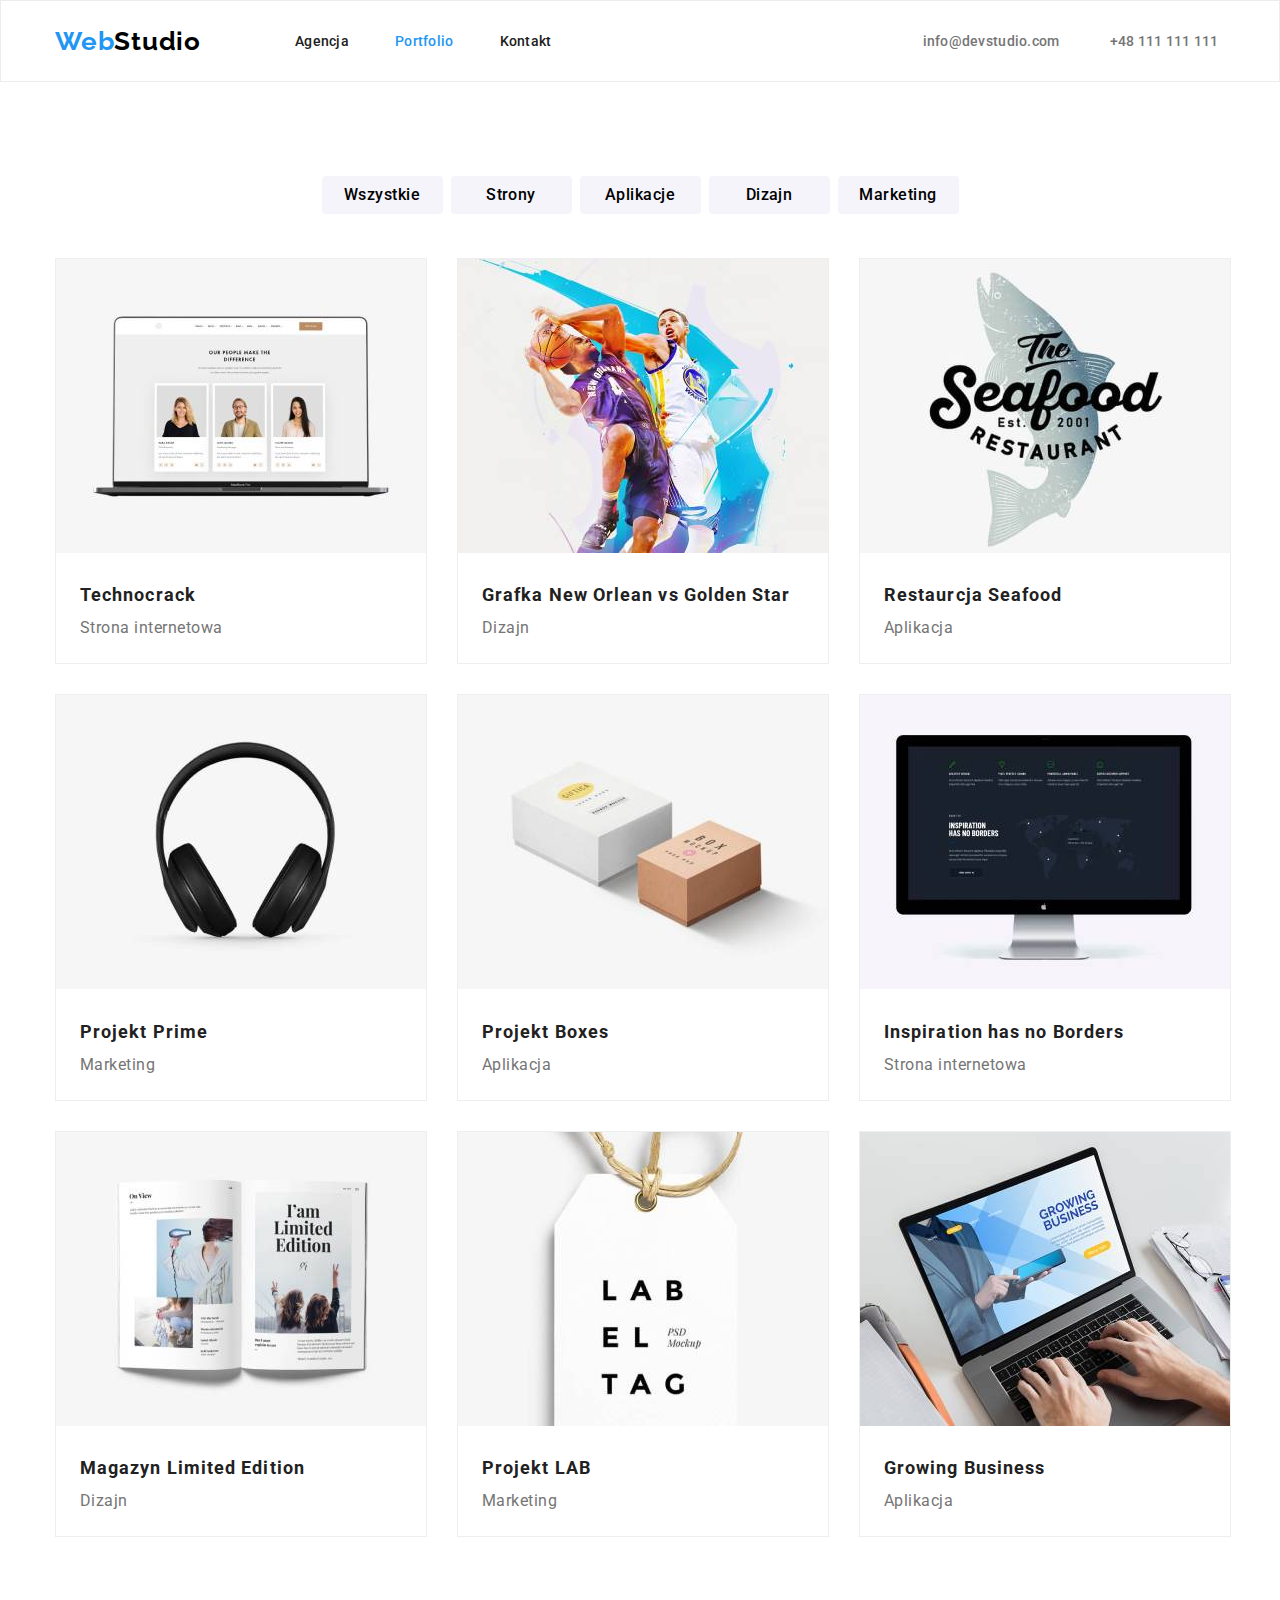
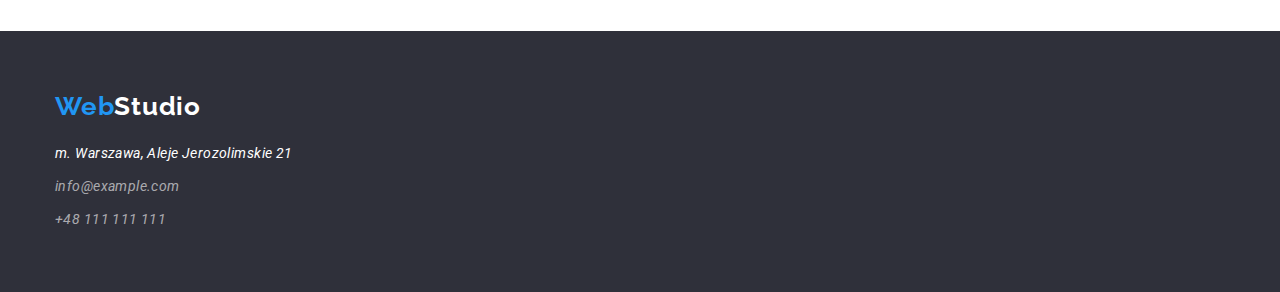
==== portfolio.html @ d9acb0db "added files" ====
<!DOCTYPE html>
<html lang="en">
	<head>
		<meta charset="UTF-8" />
		<meta http-equiv="X-UA-Compatible" content="IE=edge" />
		<meta name="viewport" content="width=device-width, initial-scale=1.0" />
		<link rel="preconnect" href="https://fonts.googleapis.com" />
		<link rel="preconnect" href="https://fonts.gstatic.com" crossorigin />
		<link
			rel="stylesheet"
			href=" https://cdnjs.cloudflare.com/ajax/libs/modern-normalize/1.1.0/modern-normalize.min.css"
		/>
		<link
			href="https://fonts.googleapis.com/css2?family=Raleway:wght@400;700;900&family=Roboto:wght@400;500;700;900&display=swap"
			rel="stylesheet"
		/>
		<link rel="stylesheet" href="css/styles.css" />
		<title>Portfolio</title>
	</head>
	<body>
		<!-- HEADER -->
		<header class="header">
			<div class="container">
				<a href="index.html" class="logo">
					<span class="logo-left-side">Web</span
					><span class="logo-right-side">Studio</span></a
				>
				<nav class="navigation">
					<ul class="navigation-list">
						<li class="navigation-list-item">
							<a href="#" class="navigation-list-link">Agencja</a>
						</li>
						<li class="navigation-list-item">
							<a
								href="portfolio.html"
								class="navigation-list-link portfolio-active"
								>Portfolio</a
							>
						</li>
						<li class="navigation-list-item">
							<a href="#" class="navigation-list-link">Kontakt</a>
						</li>
					</ul>
				</nav>
				<ul class="contact-list">
					<li class="contact-list-item">
						<a href="mailto:info@devstudio.com" class="contact-list-link"
							>info@devstudio.com</a
						>
					</li>
					<li class="contact-list-item">
						<a href="tel:+48111111111" class="contact-list-link"
							>+48 111 111 111</a
						>
					</li>
				</ul>
			</div>
		</header>
		<!-- MAIN -->
		<main class="main section">
			<div class="container">
				<ul class="filter-list">
					<li class="filter-list-item">
						<button type="button" class="filter-button">Wszystkie</button>
					</li>
					<li class="filter-list-item">
						<button type="button" class="filter-button">Strony</button>
					</li>
					<li class="filter-list-item">
						<button type="button" class="filter-button">Aplikacje</button>
					</li>
					<li class="filter-list-item">
						<button type="button" class="filter-button">Dizajn</button>
					</li>
					<li class="filter-list-item">
						<button type="button" class="filter-button">Marketing</button>
					</li>
				</ul>
				<ul class="main-list">
					<li class="main-list-item">
						<a href="#" class="main-list-link">
							<img
								src="images/portfolio/img-1.jpg"
								alt="Page site"
								width="370"
								height="294"
								class="main-list-img"
						/></a>
						<div class="main-list-item-text">
							<h3 class="main-list-title">Technocrack</h3>
							<p class="main-list-paragraph">Strona internetowa</p>
						</div>
					</li>
					<li class="main-list-item">
						<a href="#" class="main-list-link"
							><img
								src="images/portfolio/img-2.jpg"
								alt="Basketball players"
								width="370"
								height="294"
								class="main-list-img"
						/></a>
						<div class="main-list-item-text">
							<h3 class="main-list-title">Grafka New Orlean vs Golden Star</h3>
							<p class="main-list-paragraph">Dizajn</p>
						</div>
					</li>
					<li class="main-list-item">
						<a href="#" class="main-list-link">
							<img
								src="images/portfolio/img-3.jpg"
								alt="Seafood logo"
								width="370"
								height="294"
								class="main-list-img"
						/></a>
						<div class="main-list-item-text">
							<h3 class="main-list-title">Restaurcja Seafood</h3>
							<p class="main-list-paragraph">Aplikacja</p>
						</div>
					</li>
					<li class="main-list-item">
						<a href="#" class="main-list-link">
							<img
								src="images/portfolio/img-4.jpg"
								alt="Headphones"
								width="370"
								height="294"
								class="main-list-img"
						/></a>
						<div class="main-list-item-text">
							<h3 class="main-list-title">Projekt Prime</h3>
							<p class="main-list-paragraph">Marketing</p>
						</div>
					</li>
					<li class="main-list-item">
						<a href="#" class="main-list-link">
							<img
								src="images/portfolio/img-5.jpg"
								alt="Two boxes"
								width="370"
								height="294"
								class="main-list-img"
						/></a>
						<div class="main-list-item-text">
							<h3 class="main-list-title">Projekt Boxes</h3>
							<p class="main-list-paragraph">Aplikacja</p>
						</div>
					</li>
					<li class="main-list-item">
						<a href="#" class="main-list-link">
							<img
								src="images/portfolio/img-6.jpg"
								alt="Monitor"
								width="370"
								height="294"
								class="main-list-img"
						/></a>
						<div class="main-list-item-text">
							<h3 class="main-list-title">Inspiration has no Borders</h3>
							<p class="main-list-paragraph">Strona internetowa</p>
						</div>
					</li>
					<li class="main-list-item">
						<a href="#" class="main-list-link">
							<img
								src="images/portfolio/img-7.jpg"
								alt="Magazine"
								width="370"
								height="294"
								class="main-list-img"
							/>
						</a>
						<div class="main-list-item-text">
							<h3 class="main-list-title">Magazyn Limited Edition</h3>
							<p class="main-list-paragraph">Dizajn</p>
						</div>
					</li>
					<li class="main-list-item">
						<a href="#" class="main-list-link">
							<img
								src="images/portfolio/img-8.jpg"
								alt="Pendant"
								width="370"
								height="294"
								class="main-list-img"
						/></a>
						<div class="main-list-item-text">
							<h3 class="main-list-title">Projekt LAB</h3>
							<p class="main-list-paragraph">Marketing</p>
						</div>
					</li>
					<li class="main-list-item">
						<a href="#" class="main-list-link">
							<img
								src="images/portfolio/img-9.jpg"
								alt="laptop"
								width="370"
								height="294"
								class="main-list-img"
						/></a>
						<div class="main-list-item-text">
							<h3 class="main-list-title">Growing Business</h3>
							<p class="main-list-paragraph">Aplikacja</p>
						</div>
					</li>
				</ul>
			</div>
		</main>
		<!-- FOOTER -->
		<footer class="footer">
			<div class="container">
				<a href="index.html" class="logo"
					><span class="logo-left-side">Web</span
					><span class="logo-right-side-dark-theme">Studio</span></a
				>
				<address class="footer-address">
					<ul class="footer-list">
						<li class="footer-list-item">
							<a
								href="https://goo.gl/maps/Mp1jsJDvYEzKUSzLA"
								target="_blank"
								class="footer-list-link footer-list-address"
								>m. Warszawa, Aleje Jerozolimskie 21</a
							>
						</li>
						<li class="footer-list-item">
							<a
								href="mailto:info@example.com"
								class="footer-list-link footer-list-mail"
								>info@example.com</a
							>
						</li>
						<li class="footer-list-item">
							<a
								href="tel:+48111111111"
								class="footer-list-link footer-list-tel"
								>+48 111 111 111</a
							>
						</li>
					</ul>
				</address>
			</div>
		</footer>
	</body>
</html>
---- css/styles.css ----
:root {
	--main-font: "Roboto", sans-serif;
	--secondary-font: "Raleway", sans-serif;
	--main-color: #212121;
	--secondary-color: #757575;
	--background-color: #2f303a;
	--checked-color: #2196f3;
	--checked-button-color: #ffffff;
	--button-background-color: #f5f4fa;
	--address-color: #ffffff;
	--left-logo-color: #2196f3;
	--right-logo-color: #000000;
	--right-logo-color-dark-theme: #ffffff;
	--contact-color: rgba(255, 255, 255, 0.6);
	--header-color: #ececec;
	--hero-title-color: #ffffff;
	--ourteam-background-color: #f5f4fa;
	--card-color: #ffffff;
}

body {
	font-family: var(--main-font);
	color: var(--main-color);
}

h1,
h2,
h3,
h4,
h5,
h6 {
	margin: 0;
	padding: 0;
}

p {
	margin: 0;
	padding: 0;
}

ul,
ol {
	margin: 0;
	padding: 0;
}
/* ========COMPONENTS======= */
.container {
	width: 1200px;
	padding: 0 15px;
	margin: 0 auto;
}

.section {
	padding-top: 94px;
	padding-bottom: 94px;
}

.logo {
	font-family: var(--secondary-font);
	font-weight: bold;
	font-size: 26px;
	line-height: 1.192;
	letter-spacing: 0.03em;
	text-decoration: none;
}

.portfolio-logo {
	text-shadow: 0px 4px 4px rgba(0, 0, 0, 0.25);
}

.logo-left-side {
	color: var(--left-logo-color);
}

.logo-right-side {
	color: var(--right-logo-color);
}

.logo-right-side-dark-theme {
	color: var(--right-logo-color-dark-theme);
}
/* ========COMPONENTS END======= */

/* ========HEADER======= */
.header{
	border: 1px solid var(--header-color);
}

.header .container {
	display: flex;
	align-items: center;
	height: 80px;
}

.header .logo {
	margin-right: 94px;
}

.navigation {
	margin-right: 371px;
}

.navigation-list {
	list-style: none;
	display: flex;
}

.navigation-list-item:not(:last-child) {
	margin-right: 46px;
}

.navigation-list-link {
	color: var(--main-color);
	font-weight: 500;
	font-size: 14px;
	line-height: 1.143;
	letter-spacing: 0.02em;
	text-decoration: none;
}

.navigation-list-link:focus,
.navigation-list-link:hover,
.contact-list-link:focus,
.contact-list-link:hover {
	color: var(--checked-color);
}

.contact-list {
	list-style: none;
	display: flex;
}

.contact-list-link {
	font-weight: 500;
	font-size: 14px;
	line-height: 1.143;
	letter-spacing: 0.02em;
	color: var(--secondary-color);
	text-decoration: none;
}

.contact-list-item:first-child {
	margin-right: 50px;
}

.portfolio-active {
	color: var(--checked-color);
}
/* ========HEADER END======= */

/* ========MAIN======= */
.main-list,
.filter-list {
	list-style: none;
}

.filter-list {
	margin-bottom: 50px;
	display: flex;
	justify-content: center;
}

.filter-list-item:not(:last-child) {
	margin-right: 8px;
}

.filter-button {
	width: 121px;
	min-height: 38px;
	font-weight: 500;
	font-size: 16px;
	line-height: 1.625;
	text-align: center;
	letter-spacing: 0.03em;
	background: var(--button-background-color);
	border-radius: 4px;
	cursor: pointer;
	border: none;
}

.filter-button:focus,
.filter-button:hover {
	background: var(--checked-color);
	color: var(--checked-button-color);
}

.main-list {
	display: flex;
	flex-wrap: wrap;
	/* setting margin-right on -36px becouse i added border = 1px  */
	margin-right: -36px;
	margin-top: -36px; 
}

.main-list-item {
	background: var(--card-color);
	border: 1px solid #eeeeee;
	margin-right: 30px;
	margin-top: 30px;
	flex-basis: calc(100% / 3 - 30px);
}

.main-list-item-text{
	padding: 20px 24px;
}

.main-list-title {
	font-weight: bold;
	font-size: 18px;
	line-height: 2;
	letter-spacing: 0.06em;
}

.main-list-paragraph {
	font-size: 16px;
	line-height: 1.875;
	letter-spacing: 0.03em;
	color: var(--secondary-color);
}
/* ========MAIN END======= */

/* ========HERO======= */
.hero{
	background: var(--background-color);
}

.hero .container {
	padding: 200px 252px;
}

.hero-title {
	font-weight: 900;
	font-size: 44px;
	line-height: 1.363;
	text-align: center;
	letter-spacing: 0.06em;
	text-transform: uppercase;
	color: var(--hero-title-color);
	width: 696px;
	min-height: 120px;
	margin-bottom: 30px;
}

.hero-button {
	display: block;
	margin: 0 auto;
	padding: 10px 41px;
	width: 200px;
	min-height: 50px;
	font-weight: bold;
	font-size: 16px;
	line-height: 1.875;
	border: none;
	letter-spacing: 0.06em;
	color: var(--checked-button-color);
	cursor: pointer;
	background: var(--checked-color);
	box-shadow: 0px 4px 4px rgba(0, 0, 0, 0.15);
	border-radius: 4px;
}
/* ========HERO END======= */

/* ========OUR STRENGHT======= */
.our-strength-list {
	list-style: none;
	display: flex;
}

.our-strength-list-item:not(:last-child) {
	margin-right: 30px;
}

.our-strength-list-item-title {
	margin-bottom: 10px;
	font-weight: bold;
	font-size: 14px;
	line-height: 1.142;
	letter-spacing: 0.03em;
	text-transform: uppercase;
}

.our-strength-list-item-text {
	font-size: 14px;
	line-height: 1.714;
	letter-spacing: 0.03em;
	color: var(--secondary-color);
}
/* ========OUR STRENGHT END======= */

/* ========WHAT WE DO======= */
.what-we-do.section {
	padding-top: 0;
	padding-bottom: 94px;
}

.what-we-do-title {
	font-weight: bold;
	font-size: 36px;
	line-height: 1.166;
	text-align: center;
	letter-spacing: 0.03em;
	margin-bottom: 50px;
}

.what-we-do-list {
	list-style: none;
	display: flex;
	justify-content: space-between;
}

.what-we-do-list-item:not(:last-child) {
	margin-right: 30px;
}
/* ========WHAT WE DO END======= */

/* ========OUR TEAM======= */

.our-team {
	background-color: var(--ourteam-background-color);
}

.our-team-title {
	margin-bottom: 50px;
	font-weight: bold;
	font-size: 36px;
	line-height: 1.166;
	text-align: center;
	letter-spacing: 0.03em;
}

.our-team-list {
	list-style: none;
	display: flex;
}

.our-team-list-item {
	width: 270px;
	min-height: 368px;
	background: var(--card-color);
	box-shadow: 0px 1px 3px rgba(0, 0, 0, 0.12), 0px 1px 1px rgba(0, 0, 0, 0.14),
		0px 2px 1px rgba(0, 0, 0, 0.2);
	border-radius: 0px 0px 4px 4px;
}

.our-team-list-item:not(:last-child) {
	margin-right: 30px;
}

.our-team-list-img {
	margin-bottom: 30px;
}

.our-team-list-item-name {
	font-weight: 500;
	font-size: 16px;
	line-height: 1.1875;
	text-align: center;
	letter-spacing: 0.03em;
	margin-bottom: 10px;
}

.our-team-list-item-occupation {
	font-size: 16px;
	line-height: 1.1875;
	text-align: center;
	letter-spacing: 0.03em;
	color: var(--secondary-color);
	margin-bottom: 30px;
}

/* ========OUR TEAM END======= */

/* ========FOOTER======= */
.footer{
	background-color: var(--background-color);
}

.footer .container {
	padding: 60px 15px;
	display: flex;
	flex-direction: column;
}

.footer .logo {
	margin-bottom: 20px;
}

.footer-list {
	list-style: none;
}

.footer-list-item:not(:last-child) {
	margin-bottom: 9px;
}

.footer-list-link {
	font-size: 14px;
	line-height: 1.714;
	letter-spacing: 0.03em;
	text-decoration: none;
	color: var(--contact-color);
}

.footer-list-address {
	color: var(--address-color);
}

.portfolio-footer-list-mail {
	text-decoration: underline;
}

.footer-list-link:focus,
.footer-list-link:hover {
	color: var(--checked-color);
}

/* ========FOOTER END======= */
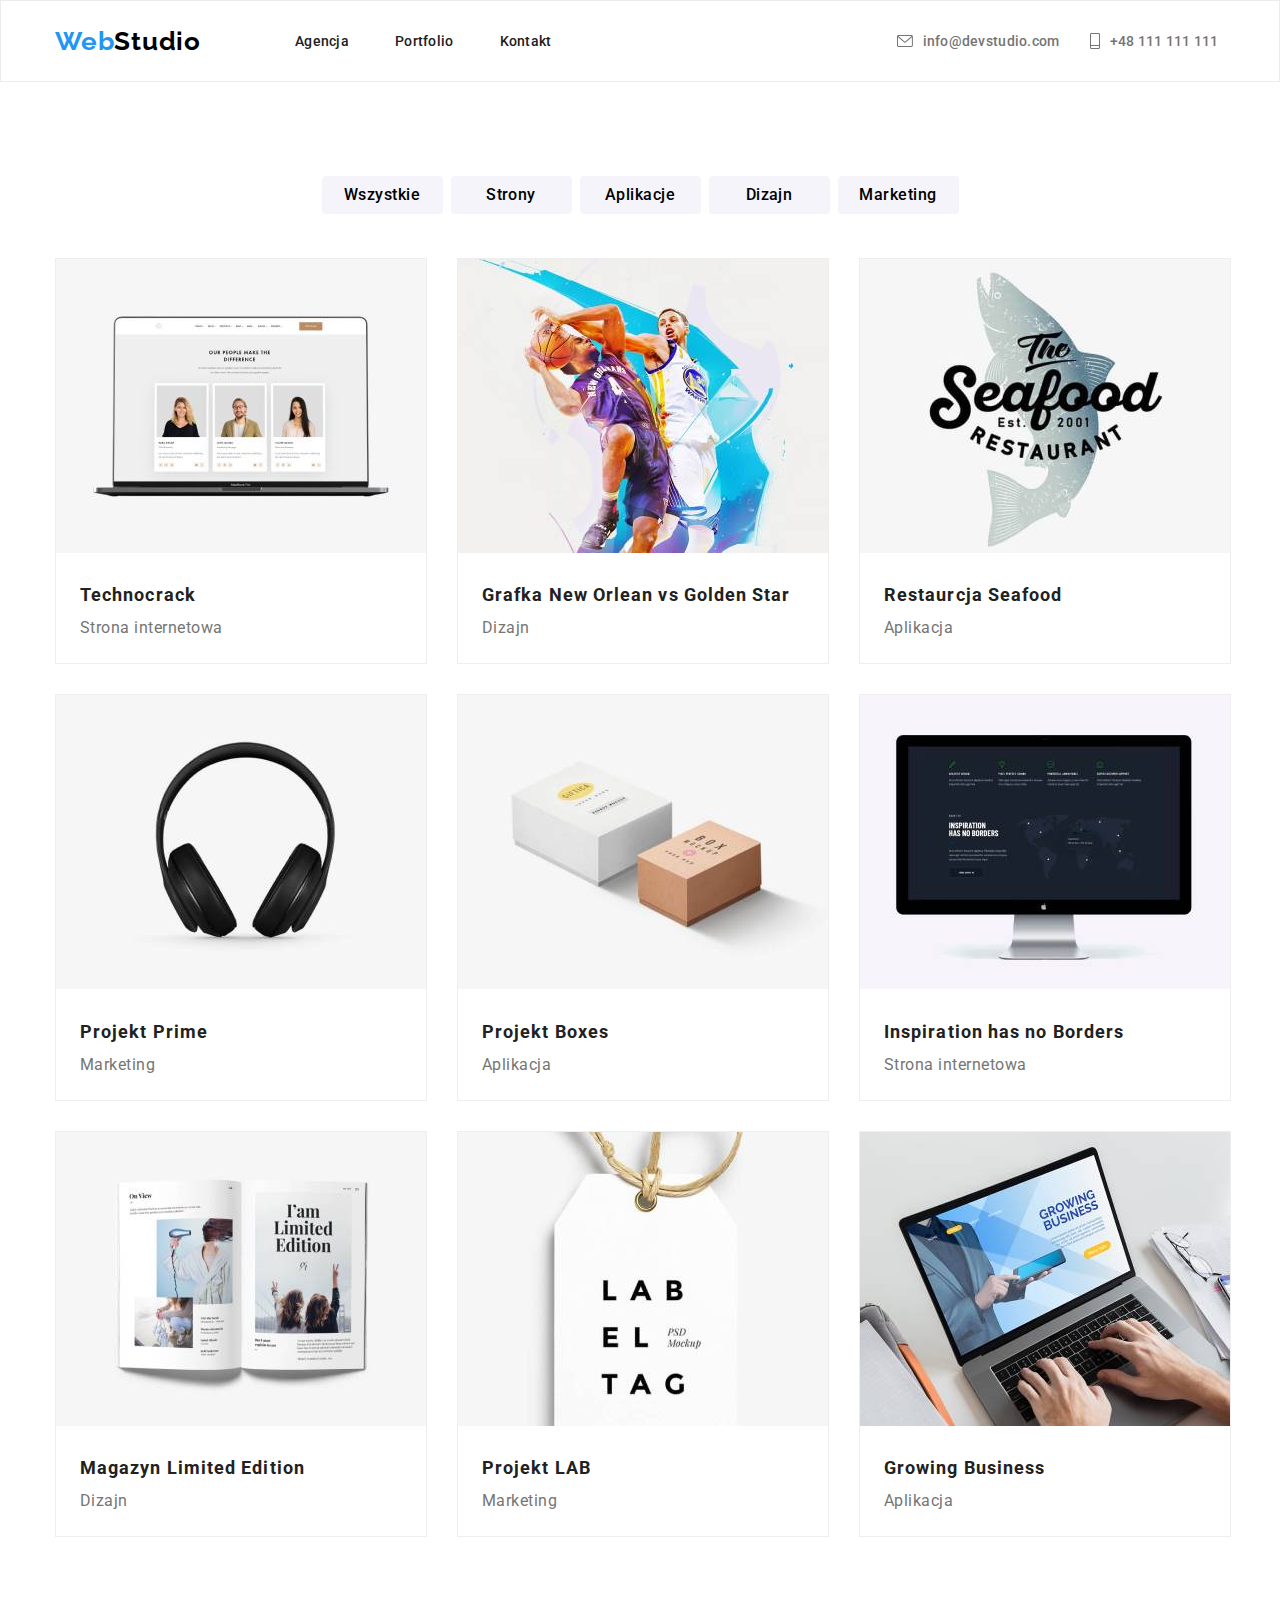
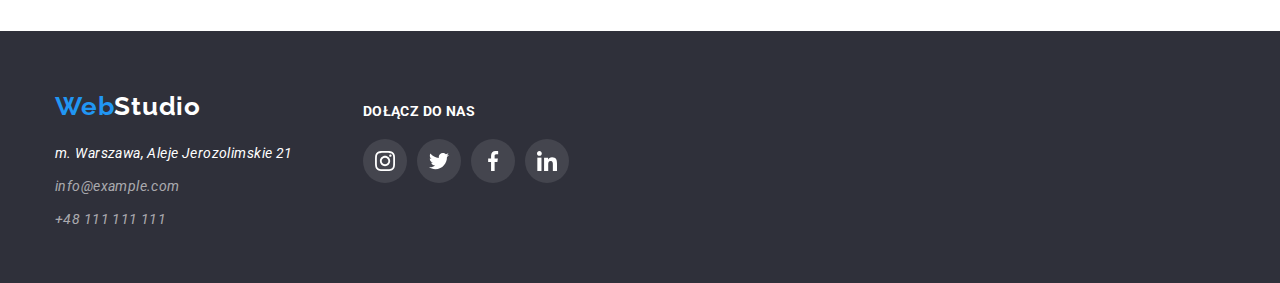
==== commit 44c07c13: "added focus and hover to buttons" ====
--- a/portfolio.html
+++ b/portfolio.html
@@ -31,9 +31,7 @@
 							<a href="#" class="navigation-list-link">Agencja</a>
 						</li>
 						<li class="navigation-list-item">
-							<a
-								href="portfolio.html"
-								class="navigation-list-link portfolio-active"
+							<a href="portfolio.html" class="navigation-list-link"
 								>Portfolio</a
 							>
 						</li>
@@ -43,14 +41,24 @@
 					</ul>
 				</nav>
 				<ul class="contact-list">
-					<li class="contact-list-item">
+					<li class="contact-list-item">		
 						<a href="mailto:info@devstudio.com" class="contact-list-link"
-							>info@devstudio.com</a
+							><svg class="contact-list-icon_space" width="16" height="12">
+							<use
+								class="contact-list-icon"
+								href="/images/icons.svg#icon-envelope"
+							></use>
+						</svg><p>info@devstudio.com</p></a
 						>
 					</li>
 					<li class="contact-list-item">
 						<a href="tel:+48111111111" class="contact-list-link"
-							>+48 111 111 111</a
+							><svg class="contact-list-icon_space" width="10" height="16">
+							<use
+								class="contact-list-icon"
+								href="images/icons.svg#icon-smartphone"
+							></use>
+						</svg><p>+48 111 111 111</p></a
 						>
 					</li>
 				</ul>
@@ -210,36 +218,59 @@
 		<!-- FOOTER -->
 		<footer class="footer">
 			<div class="container">
-				<a href="index.html" class="logo"
-					><span class="logo-left-side">Web</span
-					><span class="logo-right-side-dark-theme">Studio</span></a
-				>
-				<address class="footer-address">
-					<ul class="footer-list">
-						<li class="footer-list-item">
-							<a
-								href="https://goo.gl/maps/Mp1jsJDvYEzKUSzLA"
-								target="_blank"
-								class="footer-list-link footer-list-address"
-								>m. Warszawa, Aleje Jerozolimskie 21</a
-							>
-						</li>
-						<li class="footer-list-item">
-							<a
-								href="mailto:info@example.com"
-								class="footer-list-link footer-list-mail"
-								>info@example.com</a
-							>
-						</li>
-						<li class="footer-list-item">
-							<a
-								href="tel:+48111111111"
-								class="footer-list-link footer-list-tel"
-								>+48 111 111 111</a
-							>
-						</li>
-					</ul>
-				</address>
+				<div class="footer-contact-elements">
+					<a href="index.html" class="logo"
+						><span class="logo-left-side">Web</span
+						><span class="logo-right-side-dark-theme">Studio</span></a
+					>
+					<address class="footer-address">
+						<ul class="footer-list">
+							<li class="footer-list-item">
+								<a
+									href="https://goo.gl/maps/Mp1jsJDvYEzKUSzLA"
+									target="_blank"
+									class="footer-list-link footer-list-address"
+									>m. Warszawa, Aleje Jerozolimskie 21</a
+								>
+							</li>
+							<li class="footer-list-item">
+								<a
+									href="mailto:info@example.com"
+									class="footer-list-link footer-list-mail"
+									>info@example.com</a
+								>
+							</li>
+							<li class="footer-list-item">
+								<a
+									href="tel:+48111111111"
+									class="footer-list-link footer-list-tel"
+									>+48 111 111 111</a
+								>
+							</li>
+						</ul>
+					</address>
+				</div>
+				<div class="footer-social">
+					<h3 class="footer-social-title">DOŁĄCZ DO NAS</h3>
+					<div class="social-links">
+						<a class="social-links-link social-links-link-dark-theme" href="https://www.instagram.com/"
+							><svg class="social-links-icon">
+								<use href="images/icons.svg#icon-instagram"></use></svg
+						></a>
+						<a class="social-links-link social-links-link-dark-theme" href="https://twitter.com/?lang=pl"
+							><svg class="social-links-icon">
+								<use href="images/icons.svg#icon-twitter"></use></svg
+						></a>
+						<a class="social-links-link social-links-link-dark-theme" href="https://pl-pl.facebook.com/"
+							><svg class="social-links-icon">
+								<use href="images/icons.svg#icon-facebook"></use></svg
+						></a>
+						<a class="social-links-link social-links-link-dark-theme" href="https://pl.linkedin.com/"
+							><svg class="social-links-icon">
+								<use href="images/icons.svg#icon-linkedin"></use></svg
+						></a>
+					</div>
+				</div>
 			</div>
 		</footer>
 	</body>
--- a/css/styles.css
+++ b/css/styles.css
@@ -16,6 +16,8 @@
 	--hero-title-color: #ffffff;
 	--ourteam-background-color: #f5f4fa;
 	--card-color: #ffffff;
+	--checked-icon: #ffffff;
+	--dark-theme-icon-background-color: rgba(255, 255, 255, 0.1);
 }
 
 body {
@@ -79,10 +81,48 @@
 .logo-right-side-dark-theme {
 	color: var(--right-logo-color-dark-theme);
 }
+
+.social-links {
+	display: flex;
+	justify-content: center;
+	align-items: center;
+}
+
+.social-links-link {
+	width: 44px;
+	height: 44px;
+	display: flex;
+	justify-content: center;
+	align-items: center;
+	border-radius: 50%;
+	color: var(--secondary-color);
+}
+
+.social-links-link-dark-theme {
+	color: var(--address-color);
+	background-color: var(--dark-theme-icon-background-color);
+}
+
+.social-links-link:not(:last-child) {
+	margin-right: 10px;
+}
+
+.social-links-icon {
+	width: 20px;
+	height: 20px;
+	fill: currentColor;
+}
+
+.social-links-link:hover,
+.social-links-link:focus {
+	color: var(--checked-icon);
+	background-color: var(--checked-color);
+}
+
 /* ========COMPONENTS END======= */
 
 /* ========HEADER======= */
-.header{
+.header {
 	border: 1px solid var(--header-color);
 }
 
@@ -97,7 +137,7 @@
 }
 
 .navigation {
-	margin-right: 371px;
+	margin-right: 345px;
 }
 
 .navigation-list {
@@ -119,28 +159,46 @@
 }
 
 .navigation-list-link:focus,
-.navigation-list-link:hover,
-.contact-list-link:focus,
-.contact-list-link:hover {
+.navigation-list-link:hover {
 	color: var(--checked-color);
 }
 
 .contact-list {
 	list-style: none;
 	display: flex;
+	color: var(--secondary-color);
 }
 
 .contact-list-link {
+	display: block;
+	display: flex;
+	align-items: center;
 	font-weight: 500;
 	font-size: 14px;
 	line-height: 1.143;
 	letter-spacing: 0.02em;
-	color: var(--secondary-color);
+	color: currentColor;
 	text-decoration: none;
 }
 
+.contact-list-item {
+	display: flex;
+	justify-content: center;
+	align-items: center;
+}
+
+.contact-list-link:hover,
+.contact-list-link:focus {
+	color: var(--checked-color);
+}
+
 .contact-list-item:first-child {
-	margin-right: 50px;
+	margin-right: 30px;
+}
+
+.contact-list-icon_space {
+	margin-right: 10px;
+	fill: currentColor;
 }
 
 .portfolio-active {
@@ -182,6 +240,8 @@
 .filter-button:hover {
 	background: var(--checked-color);
 	color: var(--checked-button-color);
+	box-shadow: 0px 3px 1px rgba(0, 0, 0, 0.1), 0px 1px 2px rgba(0, 0, 0, 0.08),
+		0px 2px 2px rgba(0, 0, 0, 0.12);
 }
 
 .main-list {
@@ -189,7 +249,7 @@
 	flex-wrap: wrap;
 	/* setting margin-right on -36px becouse i added border = 1px  */
 	margin-right: -36px;
-	margin-top: -36px; 
+	margin-top: -36px;
 }
 
 .main-list-item {
@@ -198,9 +258,15 @@
 	margin-right: 30px;
 	margin-top: 30px;
 	flex-basis: calc(100% / 3 - 30px);
-}
-
-.main-list-item-text{
+	cursor: pointer;
+}
+
+.main-list-item:hover {
+	box-shadow: 0px 1px 1px rgba(0, 0, 0, 0.12), 0px 4px 4px rgba(0, 0, 0, 0.06),
+		1px 4px 6px rgba(0, 0, 0, 0.16);
+}
+
+.main-list-item-text {
 	padding: 20px 24px;
 }
 
@@ -220,7 +286,7 @@
 /* ========MAIN END======= */
 
 /* ========HERO======= */
-.hero{
+.hero {
 	background: var(--background-color);
 }
 
@@ -270,6 +336,17 @@
 	margin-right: 30px;
 }
 
+.our-strenght-list-icon {
+	width: 270px;
+	min-height: 120px;
+	background: #f5f4fa;
+	border-radius: 4px;
+	display: flex;
+	justify-content: center;
+	align-items: center;
+	margin-bottom: 30px;
+}
+
 .our-strength-list-item-title {
 	margin-bottom: 10px;
 	font-weight: bold;
@@ -365,20 +442,73 @@
 	text-align: center;
 	letter-spacing: 0.03em;
 	color: var(--secondary-color);
-	margin-bottom: 30px;
+	margin-bottom: 16px;
+}
+
+.our-team .social-links {
+	margin-bottom: 18px;
 }
 
 /* ========OUR TEAM END======= */
 
+/* ========OUR CLIENTS======= */
+.our-clients-title {
+	font-weight: bold;
+	font-size: 36px;
+	line-height: 1.1666;
+	text-align: center;
+	letter-spacing: 0.03em;
+	color: var(--main-color);
+	margin-bottom: 50px;
+}
+
+.our-clients-content {
+	display: flex;
+	justify-content: space-between;
+	align-items: center;
+}
+
+.our-clients-logo {
+	display: flex;
+	justify-content: center;
+	align-items: center;
+	width: 170px;
+	height: 92px;
+	border: 1px solid #afb1b8;
+	border-radius: 4px;
+	color: var(--secondary-color);
+}
+
+.our-clients-icon {
+	width: 106px;
+	height: 60px;
+	fill: currentColor;
+}
+
+.our-clients-logo:hover,
+.our-clients-logo:focus {
+	border: 1px solid var(--checked-color);
+	color: var(--checked-color);
+}
+
+/* ========OUR CLIENTS END======= */
+
 /* ========FOOTER======= */
-.footer{
+.footer {
 	background-color: var(--background-color);
 }
 
 .footer .container {
-	padding: 60px 15px;
+	height: 252px;
+	display: flex;
+	justify-content: flex-start;
+}
+
+.footer-contact-elements {
+	margin-top: 60px;
 	display: flex;
 	flex-direction: column;
+	margin-right: 70px;
 }
 
 .footer .logo {
@@ -414,4 +544,18 @@
 	color: var(--checked-color);
 }
 
+.footer-social {
+	margin-top: 72px;
+}
+
+.footer-social-title {
+	font-weight: bold;
+	font-size: 14px;
+	line-height: 1.143;
+	letter-spacing: 0.03em;
+	text-transform: uppercase;
+	color: var(--address-color);
+	margin-bottom: 20px;
+}
+
 /* ========FOOTER END======= */
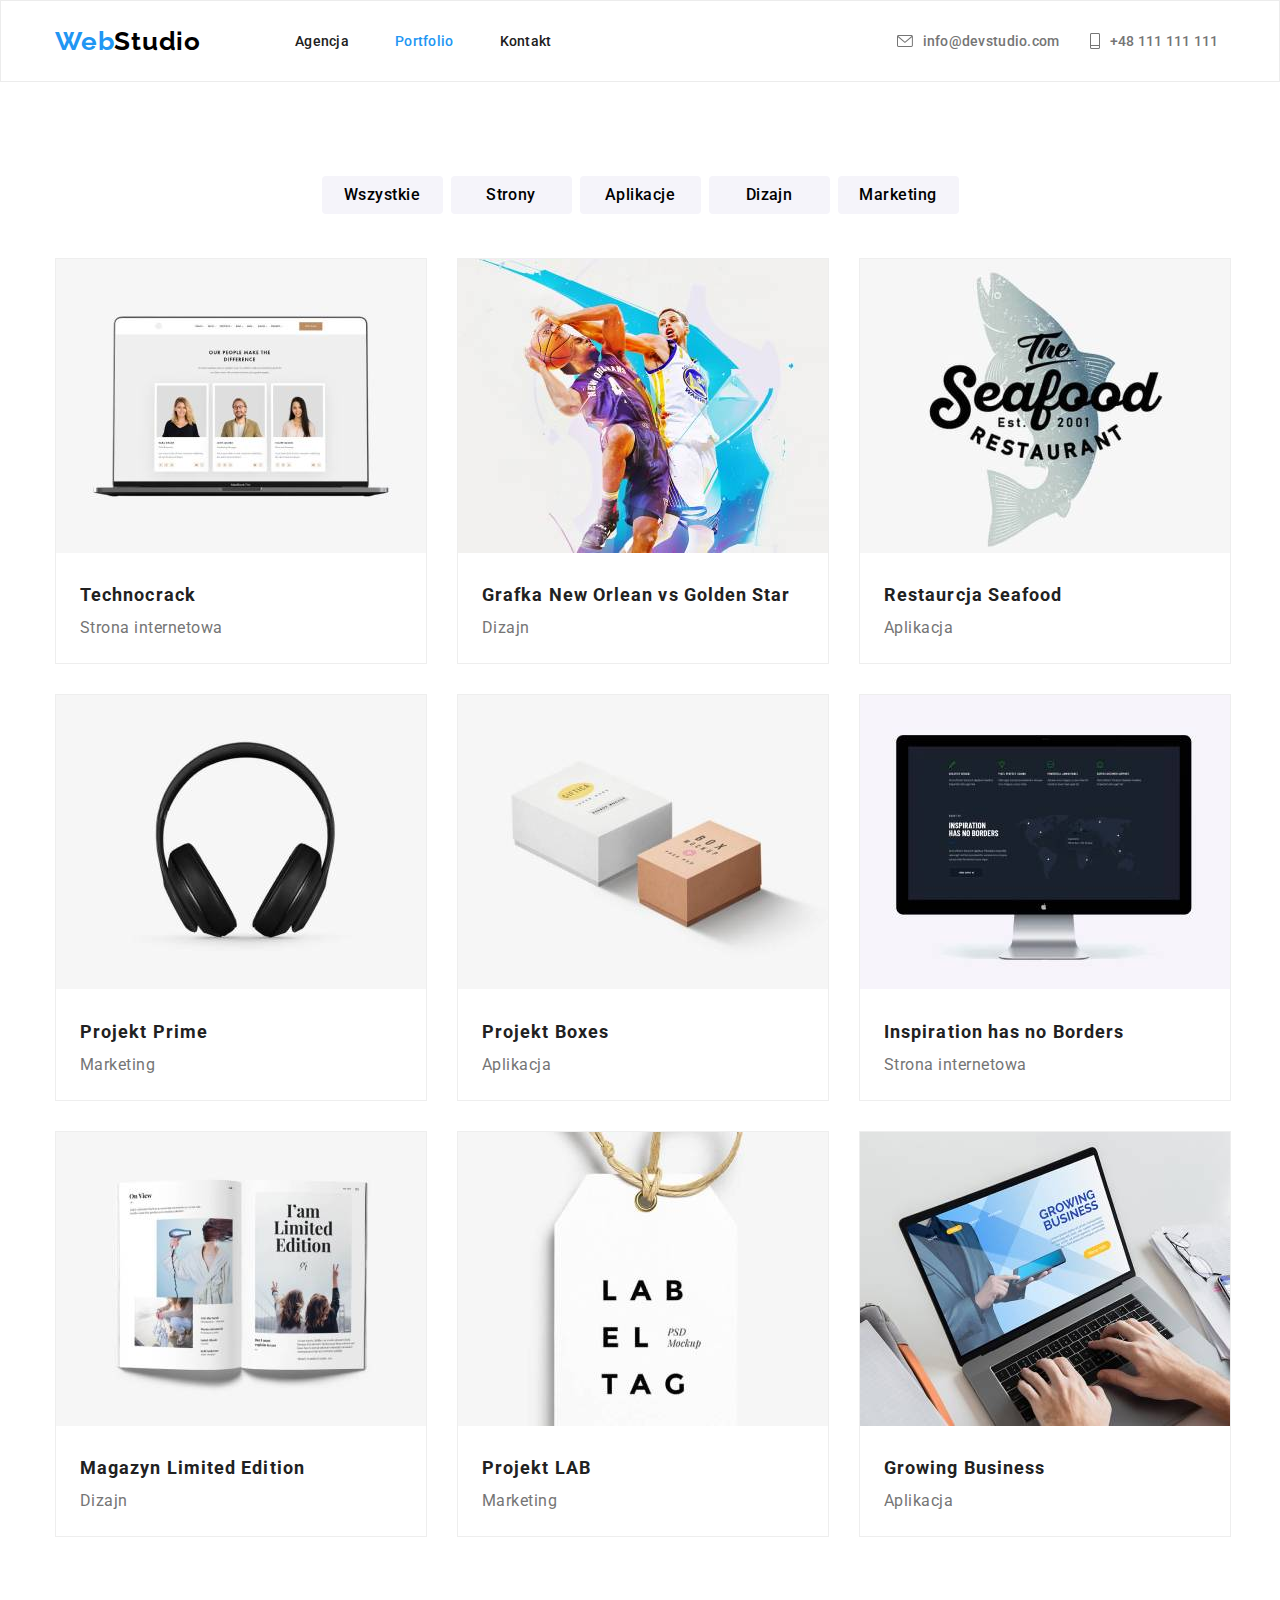
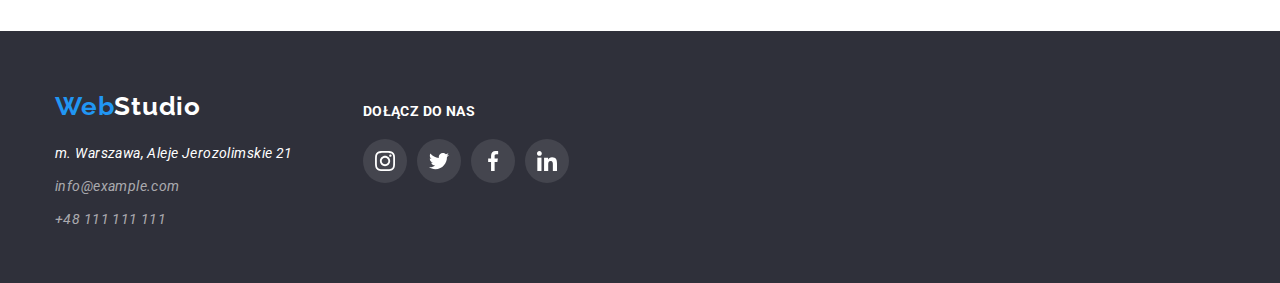
==== commit 6ba1b41a: "update" ====
--- a/portfolio.html
+++ b/portfolio.html
@@ -31,7 +31,7 @@
 							<a href="#" class="navigation-list-link">Agencja</a>
 						</li>
 						<li class="navigation-list-item">
-							<a href="portfolio.html" class="navigation-list-link"
+							<a href="portfolio.html" class="navigation-list-link portfolio-active"
 								>Portfolio</a
 							>
 						</li>
@@ -46,7 +46,7 @@
 							><svg class="contact-list-icon_space" width="16" height="12">
 							<use
 								class="contact-list-icon"
-								href="/images/icons.svg#icon-envelope"
+								href="images/icons.svg#icon-envelope"
 							></use>
 						</svg><p>info@devstudio.com</p></a
 						>
--- a/css/styles.css
+++ b/css/styles.css
@@ -290,6 +290,18 @@
 	background: var(--background-color);
 }
 
+.hero-background-container {
+	margin: 0 auto;
+	max-width: 1600px;
+	background-image: linear-gradient(
+			rgba(47, 48, 58, 0.4),
+			rgba(47, 48, 58, 0.4)
+		),
+		url(../images/main-page/hero-background.jpg);
+	background-repeat: no-repeat;
+	background-size: cover;
+}
+
 .hero .container {
 	padding: 200px 252px;
 }
